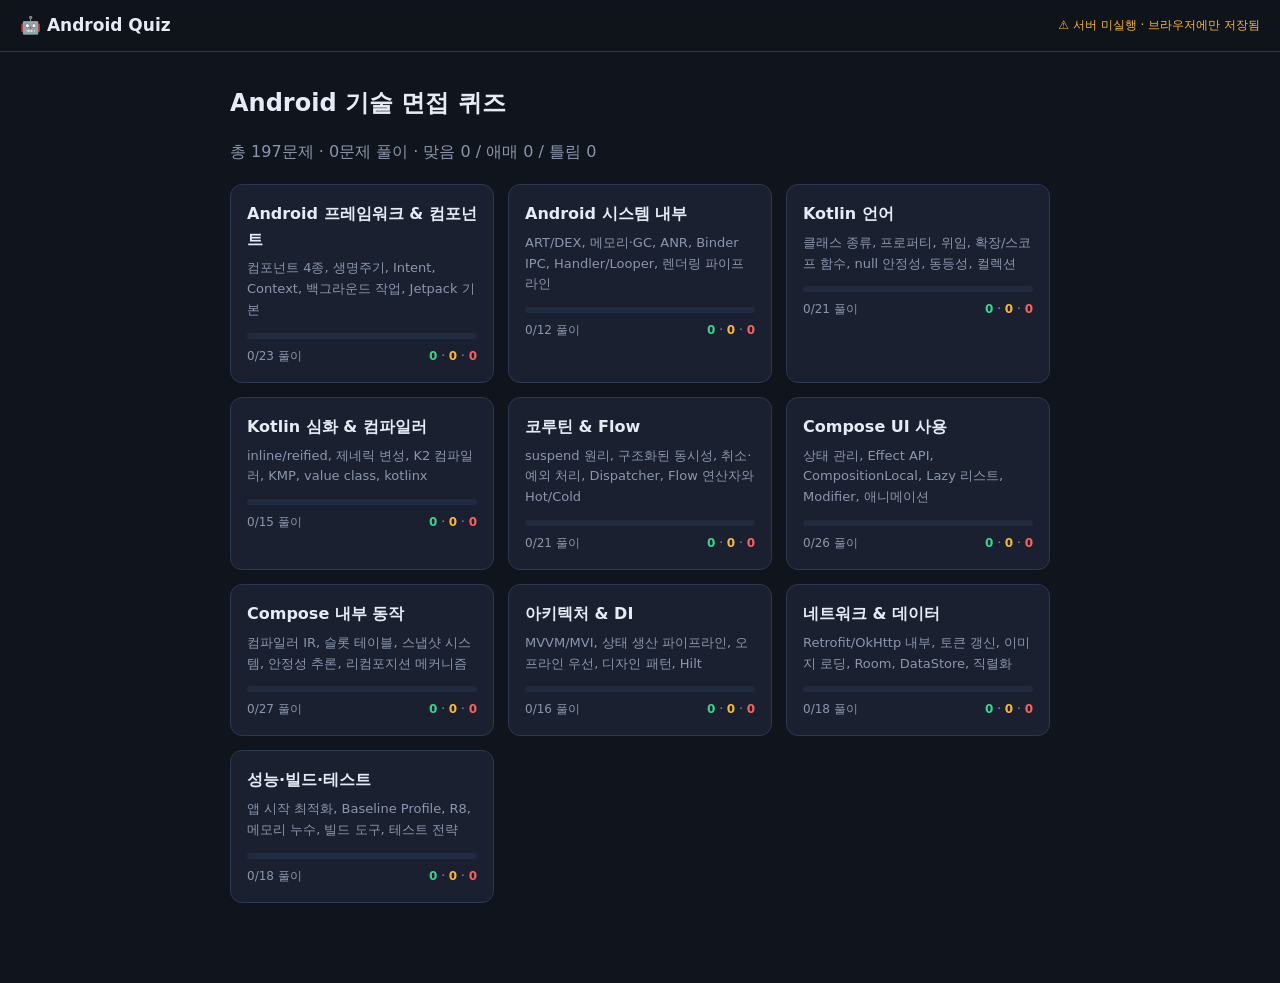
==== android-quiz/index.html @ 62496e30 "모노레포 구조로 재편: 앱을 android-quiz/ 하위로 이동 분야별 퀴즈를 하위 폴더로 추가하기 위한 구조. 루트 README에 퀴즈 목록, .gitignore는 */data" ====
<!DOCTYPE html>
<html lang="ko">
<head>
  <meta charset="utf-8">
  <meta name="viewport" content="width=device-width, initial-scale=1">
  <title>Android 기술 면접 퀴즈</title>
  <link rel="stylesheet" href="style.css">
</head>
<body>
  <header class="topbar">
    <a href="#/" class="brand">🤖 Android Quiz</a>
    <span id="server-badge" class="server-badge"></span>
  </header>
  <main id="app"><p class="loading">데이터 불러오는 중…</p></main>
  <aside id="panel" class="panel hidden"></aside>
  <script src="app.js"></script>
</body>
</html>
---- android-quiz/style.css ----
:root {
  --bg: #10141c;
  --surface: #1a2030;
  --surface-2: #212a3e;
  --border: #2c3750;
  --text: #e6ebf5;
  --dim: #8b96ad;
  --accent: #5b9cff;
  --accent-soft: rgba(91, 156, 255, 0.14);
  --correct: #3ecf8e;
  --partial: #f5b445;
  --wrong: #f4645f;
}

* { box-sizing: border-box; }

body {
  margin: 0;
  background: var(--bg);
  color: var(--text);
  font-family: "Apple SD Gothic Neo", "Pretendard", "Noto Sans KR", system-ui, sans-serif;
  line-height: 1.6;
}

a { color: var(--accent); text-decoration: none; }
a:hover { text-decoration: underline; }

code {
  background: var(--surface-2);
  border: 1px solid var(--border);
  border-radius: 4px;
  padding: 0.1em 0.35em;
  font-family: "SF Mono", Menlo, Consolas, monospace;
  font-size: 0.88em;
  color: #9fd0ff;
}

pre {
  background: #0d111a;
  border: 1px solid var(--border);
  border-radius: 8px;
  padding: 12px 14px;
  overflow-x: auto;
}
pre code { background: none; border: none; padding: 0; color: #cfe3ff; }

.hidden { display: none !important; }
.dim { color: var(--dim); }
.error { color: var(--wrong); padding: 24px; }
.loading { color: var(--dim); padding: 24px; }

/* ---------- 상단 바 ---------- */
.topbar {
  position: sticky;
  top: 0;
  z-index: 10;
  display: flex;
  align-items: center;
  justify-content: space-between;
  padding: 12px 20px;
  background: rgba(16, 20, 28, 0.9);
  backdrop-filter: blur(8px);
  border-bottom: 1px solid var(--border);
}
.brand { font-weight: 700; font-size: 17px; color: var(--text); }
.brand:hover { text-decoration: none; color: var(--accent); }
.server-badge { font-size: 12px; color: var(--partial); }

/* ---------- 레이아웃 ---------- */
#app { max-width: 860px; margin: 0 auto; padding: 24px 20px 80px; }
h1 { font-size: 24px; margin: 8px 0 4px; }
h2 { font-size: 18px; }

/* ---------- 홈 ---------- */
.home-head { margin-bottom: 20px; }
.section-grid {
  display: grid;
  grid-template-columns: repeat(auto-fill, minmax(250px, 1fr));
  gap: 14px;
}
.section-card {
  display: block;
  background: var(--surface);
  border: 1px solid var(--border);
  border-radius: 12px;
  padding: 16px;
  color: var(--text);
  transition: border-color 0.15s, transform 0.15s;
}
.section-card:hover { border-color: var(--accent); transform: translateY(-2px); text-decoration: none; }
.section-card h3 { margin: 0 0 6px; font-size: 16px; }
.section-card p { margin: 0 0 12px; font-size: 13px; color: var(--dim); min-height: 2.6em; }
.bar { height: 6px; background: var(--surface-2); border-radius: 3px; overflow: hidden; }
.bar-fill { height: 100%; background: var(--accent); border-radius: 3px; }
.section-meta {
  display: flex;
  justify-content: space-between;
  margin-top: 8px;
  font-size: 12px;
  color: var(--dim);
}
.c-correct { color: var(--correct); }
.c-partial { color: var(--partial); }
.c-wrong { color: var(--wrong); }

.review { margin-top: 32px; }
.review .count {
  background: var(--wrong);
  color: #fff;
  border-radius: 10px;
  font-size: 12px;
  padding: 1px 8px;
  vertical-align: middle;
}
.review ul { list-style: none; padding: 0; margin: 8px 0; }
.review li { padding: 6px 0; border-bottom: 1px solid var(--border); font-size: 14px; }

/* ---------- 섹션 ---------- */
.section-head { margin-bottom: 18px; }
.back { font-size: 13px; }
.filters { display: flex; gap: 8px; flex-wrap: wrap; margin-top: 12px; }
.chip {
  background: var(--surface);
  border: 1px solid var(--border);
  color: var(--dim);
  border-radius: 20px;
  padding: 5px 14px;
  font-size: 13px;
  cursor: pointer;
}
.chip:hover { border-color: var(--accent); color: var(--text); }
.chip.active { background: var(--accent-soft); border-color: var(--accent); color: var(--accent); }
.empty { padding: 32px 0; text-align: center; }

/* ---------- 문제 카드 ---------- */
.qcard {
  background: var(--surface);
  border: 1px solid var(--border);
  border-radius: 12px;
  margin-bottom: 12px;
  overflow: hidden;
}
.qhead {
  display: flex;
  align-items: center;
  gap: 10px;
  padding: 14px 16px;
  cursor: pointer;
  user-select: none;
}
.qhead:hover { background: var(--surface-2); }
.qtitle { flex: 1; font-weight: 600; font-size: 14.5px; }
.qbadges { display: flex; align-items: center; gap: 8px; flex-shrink: 0; }
.diff { color: var(--partial); font-size: 12px; letter-spacing: 1px; }
.badge {
  font-size: 11px;
  border-radius: 4px;
  padding: 2px 7px;
  border: 1px solid var(--border);
  color: var(--dim);
}
.badge.choice { color: #b48bf7; border-color: #4a3a6e; }
.badge.short { color: #6fc3ff; border-color: #2c4a6e; }

.tier {
  flex-shrink: 0;
  font-size: 11px;
  font-weight: 700;
  border-radius: 4px;
  padding: 2px 7px;
  letter-spacing: 0.3px;
}
.tier-S { background: rgba(244, 100, 95, 0.16); color: #ff8a85; border: 1px solid rgba(244, 100, 95, 0.45); }
.tier-A { background: rgba(91, 156, 255, 0.14); color: var(--accent); border: 1px solid rgba(91, 156, 255, 0.45); }
.tier-B { background: var(--surface-2); color: var(--dim); border: 1px solid var(--border); }
.tier-C { background: none; color: var(--dim); border: 1px dashed var(--border); }

.eval-meta {
  font-size: 11.5px;
  color: var(--dim);
  margin: 2px 0 6px;
}

.status {
  width: 10px; height: 10px;
  border-radius: 50%;
  flex-shrink: 0;
  display: inline-block;
  background: var(--border);
}
.status.correct { background: var(--correct); }
.status.partial { background: var(--partial); }
.status.wrong { background: var(--wrong); }

.qbody { padding: 4px 18px 18px; border-top: 1px solid var(--border); }
.qtext { font-size: 15px; margin-bottom: 4px; }

.keywords { display: flex; flex-wrap: wrap; gap: 6px; margin: 10px 0; }
.chip-term {
  background: var(--accent-soft);
  border-radius: 14px;
  padding: 3px 10px;
  font-size: 12.5px;
}

/* ---------- 용어 링크 ---------- */
.term {
  color: var(--accent);
  border-bottom: 1px dashed rgba(91, 156, 255, 0.5);
  cursor: pointer;
}
.term:hover { background: var(--accent-soft); }

/* ---------- 주관식 ---------- */
.my-answer {
  width: 100%;
  min-height: 70px;
  background: var(--surface-2);
  border: 1px solid var(--border);
  border-radius: 8px;
  color: var(--text);
  font-family: inherit;
  font-size: 14px;
  padding: 10px 12px;
  margin: 8px 0 12px;
  resize: vertical;
}
.my-answer:focus { outline: none; border-color: var(--accent); }

button.primary {
  background: var(--accent);
  color: #0c1220;
  border: none;
  border-radius: 8px;
  padding: 9px 18px;
  font-size: 14px;
  font-weight: 700;
  cursor: pointer;
}
button.primary:hover { filter: brightness(1.1); }

button.ghost {
  background: none;
  border: 1px solid var(--border);
  color: var(--dim);
  border-radius: 8px;
  padding: 6px 14px;
  font-size: 13px;
  cursor: pointer;
  margin-top: 10px;
}
button.ghost:hover { border-color: var(--accent); color: var(--text); }

.answer {
  background: var(--surface-2);
  border: 1px solid var(--border);
  border-left: 3px solid var(--accent);
  border-radius: 8px;
  padding: 12px 16px;
  margin-top: 14px;
  font-size: 14.5px;
}
.answer .verdict { font-weight: 700; margin-bottom: 8px; }
.answer .verdict.ok { color: var(--correct); }
.answer .verdict.no { color: var(--wrong); }

.grade { display: flex; align-items: center; gap: 8px; margin-top: 12px; flex-wrap: wrap; }
.grade-btn {
  background: var(--surface-2);
  border: 1px solid var(--border);
  color: var(--text);
  border-radius: 8px;
  padding: 6px 14px;
  font-size: 13px;
  cursor: pointer;
}
.grade-btn:hover { border-color: var(--accent); }
.grade-btn.selected.correct { border-color: var(--correct); color: var(--correct); }
.grade-btn.selected.partial { border-color: var(--partial); color: var(--partial); }
.grade-btn.selected.wrong { border-color: var(--wrong); color: var(--wrong); }

/* ---------- 객관식 ---------- */
.choices { display: flex; flex-direction: column; gap: 8px; margin: 12px 0; }
.choice {
  display: flex;
  align-items: baseline;
  gap: 10px;
  text-align: left;
  background: var(--surface-2);
  border: 1px solid var(--border);
  color: var(--text);
  border-radius: 8px;
  padding: 10px 14px;
  font-size: 14px;
  font-family: inherit;
  cursor: pointer;
  line-height: 1.5;
}
.choice:hover:not(:disabled) { border-color: var(--accent); }
.choice:disabled { cursor: default; opacity: 0.85; }
.choice .num {
  background: var(--border);
  border-radius: 4px;
  font-size: 11px;
  padding: 1px 7px;
  flex-shrink: 0;
}
.choice.correct { border-color: var(--correct); background: rgba(62, 207, 142, 0.1); }
.choice.correct .num { background: var(--correct); color: #0c1220; }
.choice.wrong { border-color: var(--wrong); background: rgba(244, 100, 95, 0.1); }
.choice.wrong .num { background: var(--wrong); color: #fff; }

.related { margin-top: 14px; font-size: 13.5px; }

/* ---------- 용어 패널 ---------- */
.panel {
  position: fixed;
  top: 0; right: 0;
  width: min(420px, 92vw);
  height: 100vh;
  background: var(--surface);
  border-left: 1px solid var(--border);
  box-shadow: -12px 0 40px rgba(0, 0, 0, 0.45);
  padding: 18px 22px 40px;
  overflow-y: auto;
  z-index: 20;
}
.panel-head { display: flex; justify-content: space-between; }
.panel-head .ghost { margin-top: 0; }
.panel-term { margin: 14px 0 2px; font-size: 22px; color: var(--accent); }
.aliases { margin: 0 0 10px; font-size: 13px; }
.panel-def { font-size: 14.5px; }
.panel-related h3, .panel-questions h3 {
  font-size: 13px;
  color: var(--dim);
  text-transform: uppercase;
  letter-spacing: 0.5px;
  margin: 22px 0 8px;
}
.panel-related .chip-term { margin: 0 6px 6px 0; display: inline-block; }
.panel-questions ul { list-style: none; padding: 0; margin: 0; }
.panel-questions li {
  padding: 7px 0;
  border-bottom: 1px solid var(--border);
  font-size: 13.5px;
}
.panel-questions .status { width: 8px; height: 8px; margin-right: 6px; }

@media (max-width: 600px) {
  #app { padding: 16px 12px 60px; }
  .qbadges .diff { display: none; }
}
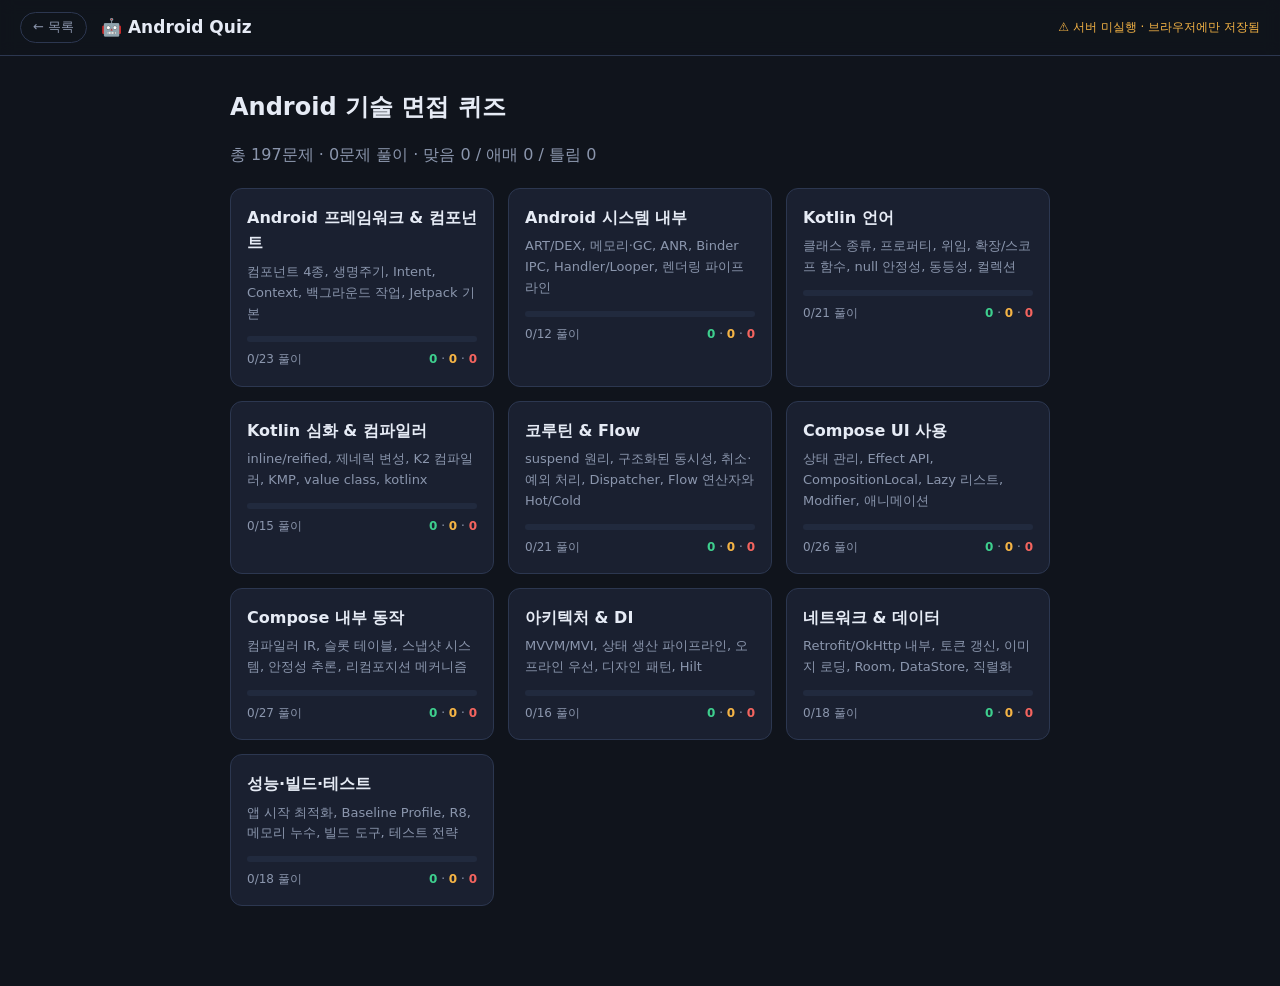
==== commit 4eab3112: "헤더에 '← 목록' 링크 추가 (퀴즈 랜딩으로 이동) Pages에선 /quiz/ 랜딩, 로컬에선 앱 홈으로 이동.  Co-Authored-By: Claude Opus 4.8 (1M" ====
--- a/android-quiz/index.html
+++ b/android-quiz/index.html
@@ -8,7 +8,10 @@
 </head>
 <body>
   <header class="topbar">
-    <a href="#/" class="brand">🤖 Android Quiz</a>
+    <div class="topbar-left">
+      <a href="../" class="back-link" title="퀴즈 목록으로">← 목록</a>
+      <a href="#/" class="brand">🤖 Android Quiz</a>
+    </div>
     <span id="server-badge" class="server-badge"></span>
   </header>
   <main id="app"><p class="loading">데이터 불러오는 중…</p></main>
--- a/android-quiz/style.css
+++ b/android-quiz/style.css
@@ -62,6 +62,12 @@
   backdrop-filter: blur(8px);
   border-bottom: 1px solid var(--border);
 }
+.topbar-left { display: flex; align-items: center; gap: 14px; }
+.back-link {
+  font-size: 13px; color: var(--dim); border: 1px solid var(--border);
+  border-radius: 999px; padding: 4px 12px; white-space: nowrap;
+}
+.back-link:hover { color: var(--accent); border-color: var(--accent); text-decoration: none; }
 .brand { font-weight: 700; font-size: 17px; color: var(--text); }
 .brand:hover { text-decoration: none; color: var(--accent); }
 .server-badge { font-size: 12px; color: var(--partial); }
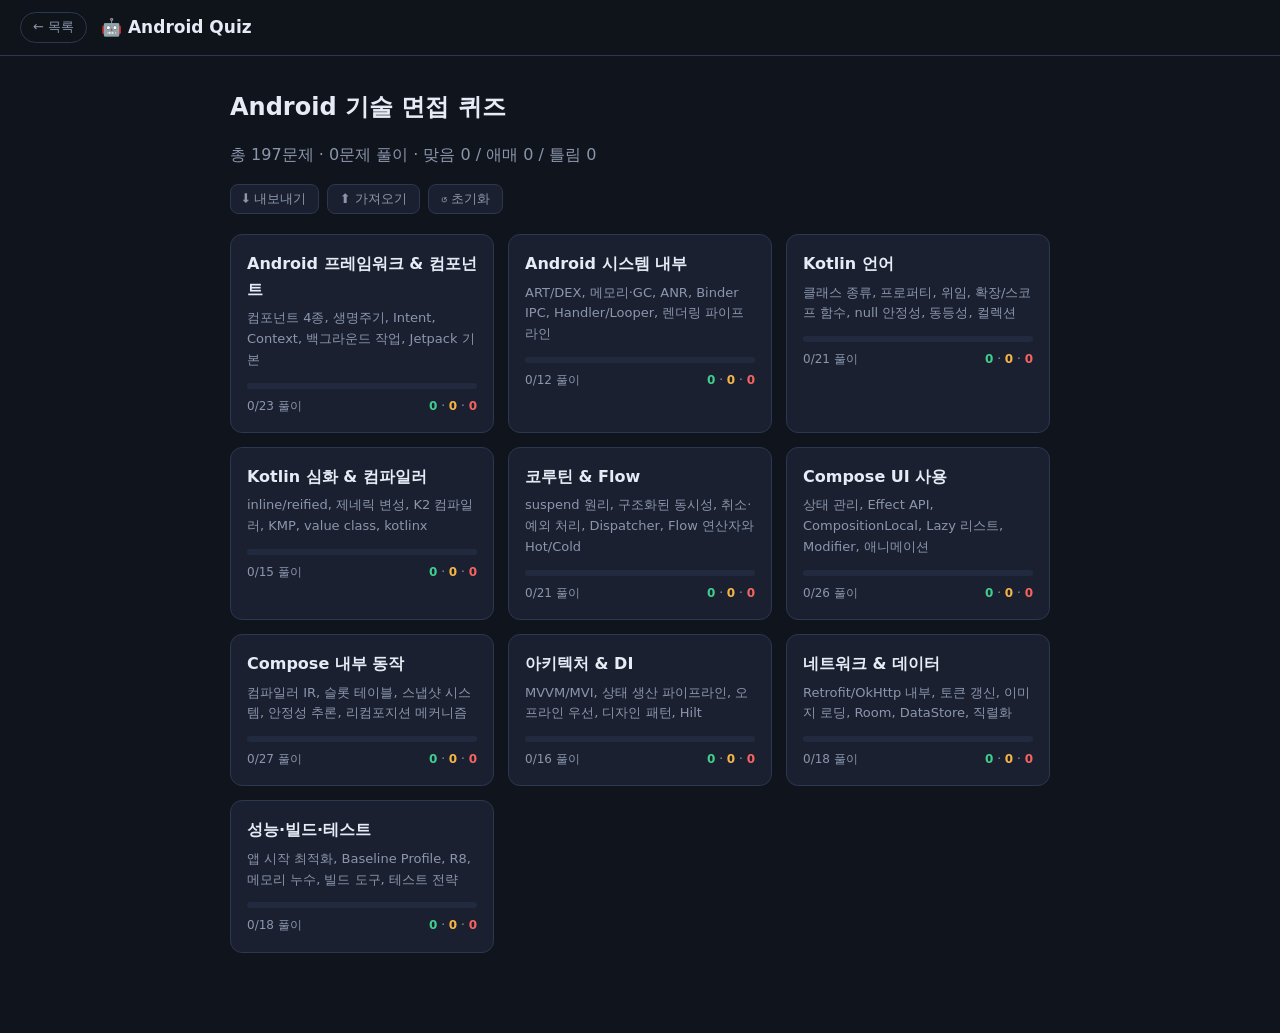
==== commit e985e5ff: "배포 완성도 개선: 배지 정리 · 진행기록 백업 · PWA/파비콘 · 404 - 정적 호스팅(Pages) 감지 → '서버 미실행' 경고 숨김(로컬에서만 표시),   Pages에서 " ====
--- a/android-quiz/index.html
+++ b/android-quiz/index.html
@@ -4,6 +4,13 @@
   <meta charset="utf-8">
   <meta name="viewport" content="width=device-width, initial-scale=1">
   <title>Android 기술 면접 퀴즈</title>
+  <meta name="theme-color" content="#10141c">
+  <link rel="icon" type="image/svg+xml" href="icon.svg">
+  <link rel="apple-touch-icon" href="icon.svg">
+  <link rel="manifest" href="manifest.webmanifest">
+  <meta name="apple-mobile-web-app-capable" content="yes">
+  <meta name="apple-mobile-web-app-status-bar-style" content="black-translucent">
+  <meta name="apple-mobile-web-app-title" content="Android Quiz">
   <link rel="stylesheet" href="style.css">
 </head>
 <body>
--- a/android-quiz/style.css
+++ b/android-quiz/style.css
@@ -70,7 +70,8 @@
 .back-link:hover { color: var(--accent); border-color: var(--accent); text-decoration: none; }
 .brand { font-weight: 700; font-size: 17px; color: var(--text); }
 .brand:hover { text-decoration: none; color: var(--accent); }
-.server-badge { font-size: 12px; color: var(--partial); }
+.server-badge { font-size: 12px; color: var(--dim); }
+.server-badge.warn { color: var(--partial); }
 
 /* ---------- 레이아웃 ---------- */
 #app { max-width: 860px; margin: 0 auto; padding: 24px 20px 80px; }
@@ -79,6 +80,14 @@
 
 /* ---------- 홈 ---------- */
 .home-head { margin-bottom: 20px; }
+.data-tools { display: flex; gap: 8px; flex-wrap: wrap; margin-top: 12px; }
+.tool-btn {
+  font-size: 13px; color: var(--dim); background: var(--surface);
+  border: 1px solid var(--border); border-radius: 8px; padding: 5px 12px;
+  cursor: pointer; white-space: nowrap; line-height: 1.4;
+}
+.tool-btn:hover { color: var(--accent); border-color: var(--accent); }
+.tool-btn.danger:hover { color: var(--wrong); border-color: var(--wrong); }
 .section-grid {
   display: grid;
   grid-template-columns: repeat(auto-fill, minmax(250px, 1fr));
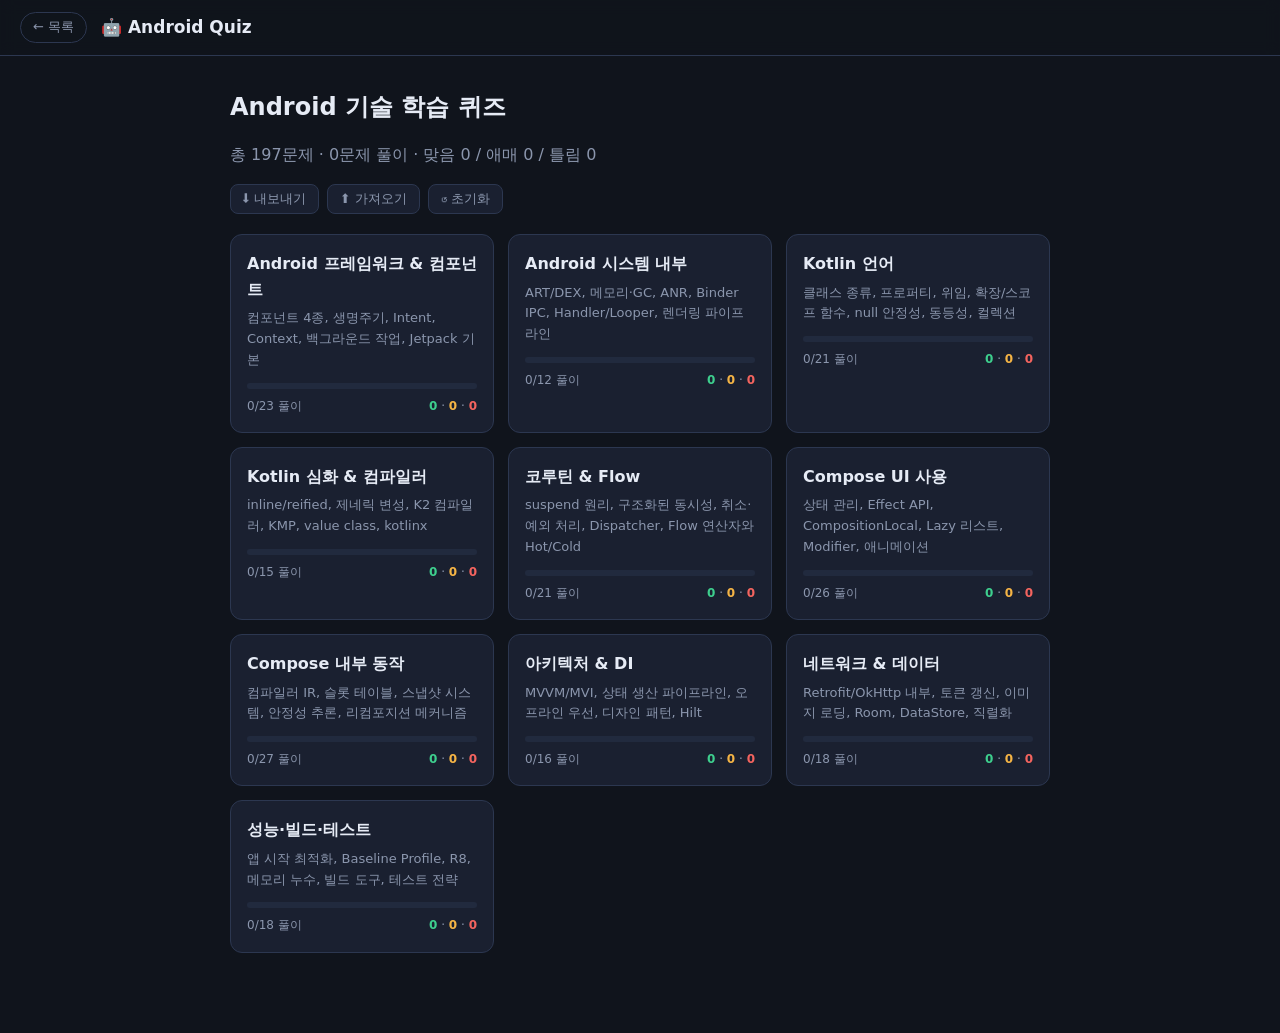
==== commit 0875f4fe: "문구 전환: '기술 면접' → '기술 학습' (공개용 표현 정리) - 랜딩·타이틀·헤더·매니페스트·config·README의 면접 표현을 학습으로 변경 - 문제 해설 속 '면접 포" ====
--- a/android-quiz/index.html
+++ b/android-quiz/index.html
@@ -3,7 +3,7 @@
 <head>
   <meta charset="utf-8">
   <meta name="viewport" content="width=device-width, initial-scale=1">
-  <title>Android 기술 면접 퀴즈</title>
+  <title>Android 기술 학습 퀴즈</title>
   <meta name="theme-color" content="#10141c">
   <link rel="icon" type="image/svg+xml" href="icon.svg">
   <link rel="apple-touch-icon" href="icon.svg">
